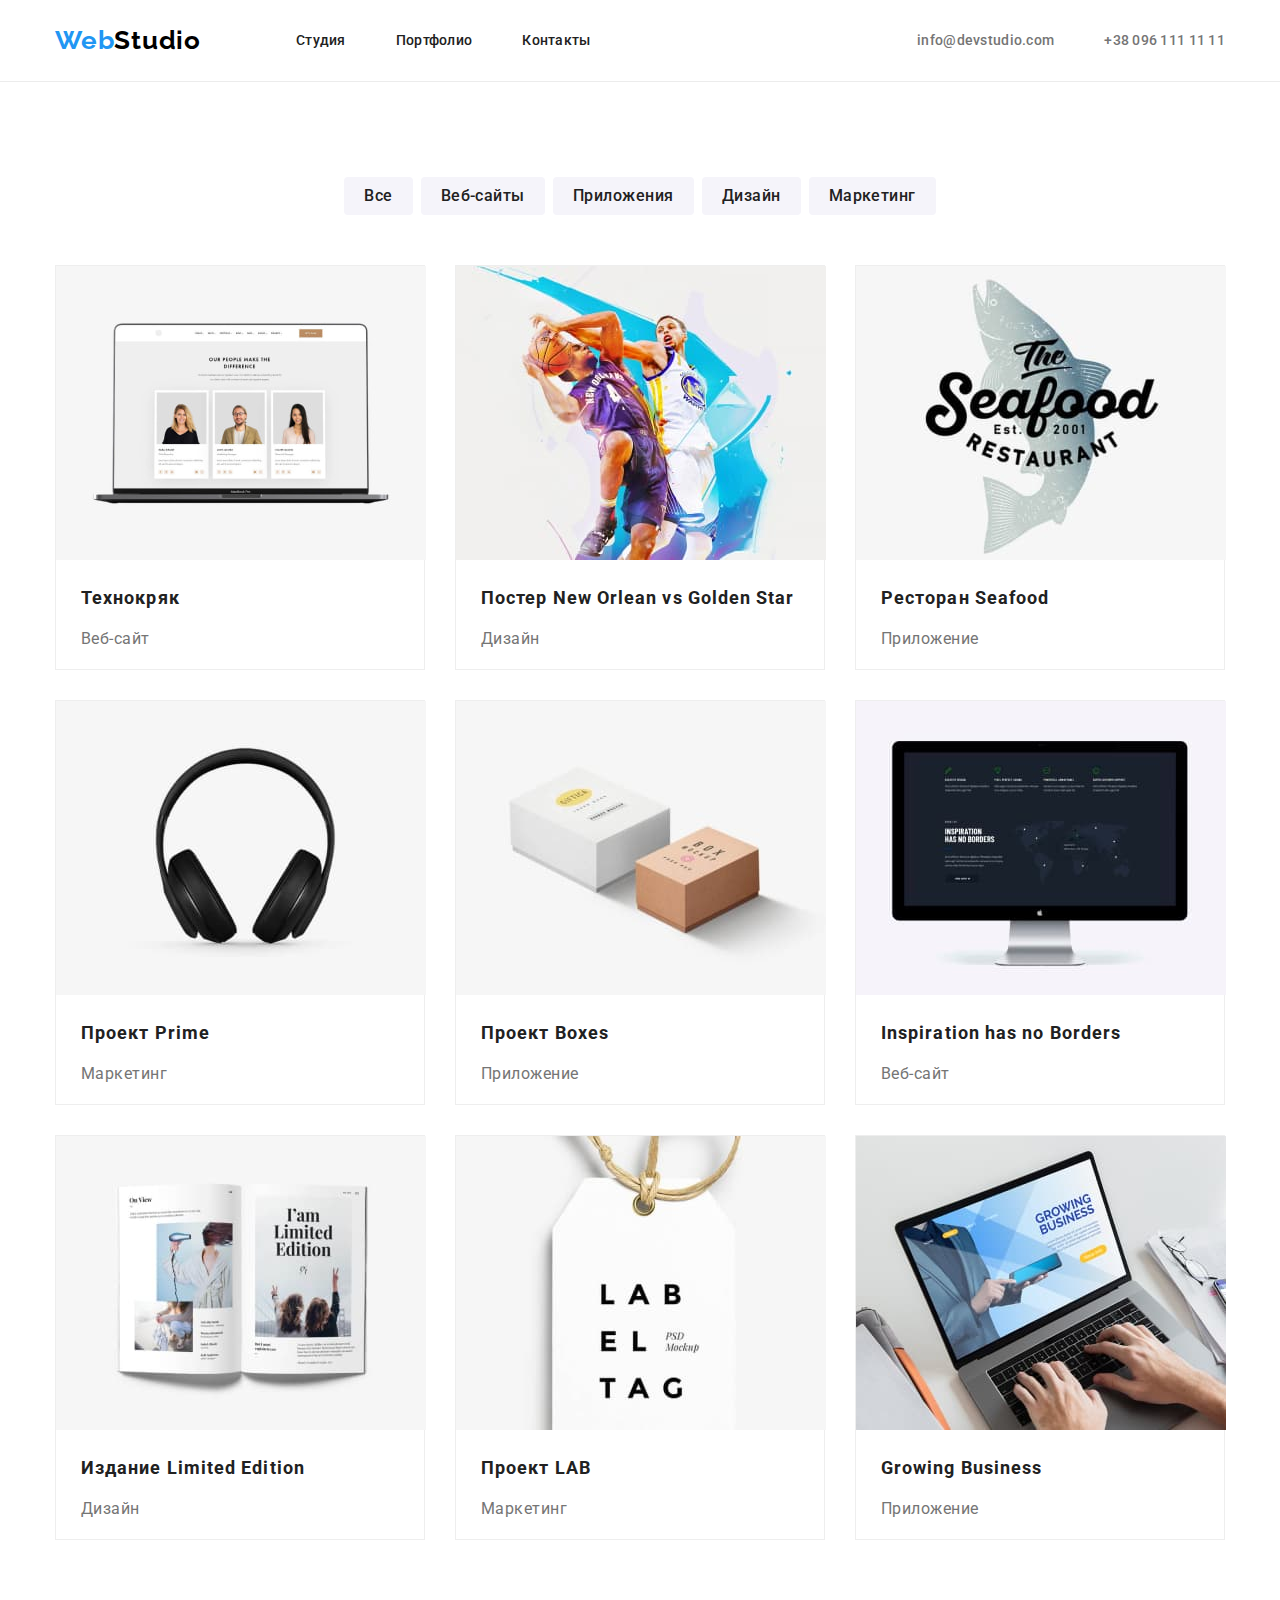
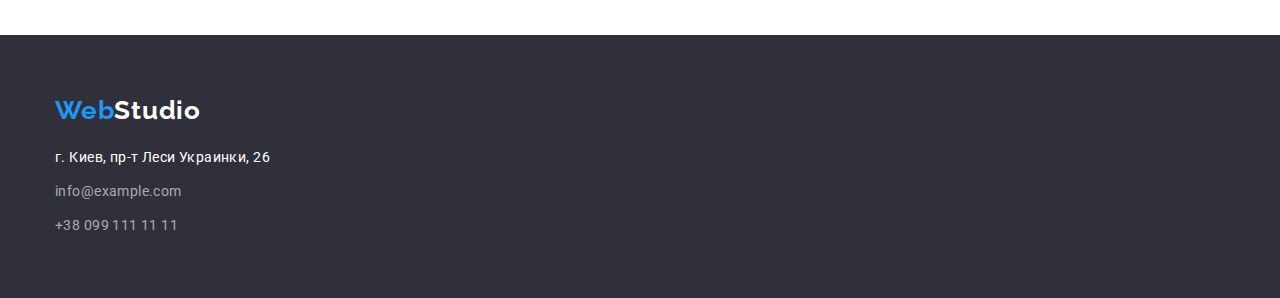
==== portfolio.html @ feb8ca5c "copy previous" ====
<!DOCTYPE html>
<html lang="ru">
  <head>
    <meta charset="UTF-8" />
    <meta http-equiv="X-UA-Compatible" content="IE=edge" />
    <meta name="viewport" content="width=device-width, initial-scale=1.0" />
    <title>Portfolio</title>
    <link
      href="https://fonts.googleapis.com/css2?family=Raleway:wght@700&family=Roboto:wght@400;500;700;900&display=swap"
      rel="stylesheet"
    />
    <link
      rel="stylesheet"
      href="https://cdn.jsdelivr.net/npm/modern-normalize@1.1.0/modern-normalize.min.css"
    />
    <link rel="stylesheet" href="./css/styles.css" />
  </head>
  <body>
    <header class="header">
      <div class="main-container">
        <div class="flex-container">
          <a href="./index.html" class="logo"
            ><span class="logo-accent">Web</span>Studio</a
          >
          <nav class="navigation">
            <ul class="navigation-list">
              <li class="navigation-item">
                <a href="./index.html" class="navigation-link">Студия</a>
              </li>
              <li class="navigation-item">
                <a href="./portfolio.html" class="navigation-link">Портфолио</a>
              </li>
              <li class="navigation-item">
                <a href="" class="navigation-link">Контакты</a>
              </li>
            </ul>
          </nav>
          <ul class="contacts-list">
            <li class="contacts-item">
              <a href="mailto:info@devstudio.com" class="contacts-link">
                info@devstudio.com</a
              >
            </li>
            <li class="contacts-item">
              <a href="tel:+380961111111" class="contacts-link"
                >+38 096 111 11 11</a
              >
            </li>
          </ul>
        </div>
      </div>
    </header>
    <!-- <header>
      <a href="./index.html" class="logo"
        ><span class="logo-accent">Web</span>Studio</a
      >

      <nav class="navigation">
        <ul class="list">
          <li><a href="./index.html" class="navigation-item">Студия</a></li>
          <li>
            <a href="./portfolio.html" class="navigation-item">Портфолио</a>
          </li>
          <li><a href="" class="navigation-item">Контакты</a></li>
        </ul>
      </nav>
      <a href="mailto:info@devstudio.com" class="contacts-link">
        info@devstudio.com</a
      >
      <a href="tel:+380961111111" class="contacts-link">+38 096 111 11 11</a>
    </header> -->
    <main>
      <!--portfolio-->
      <section class="portfolio">
        <div class="main-container">
          <h1 class="portfolio-title">Наше портфолио</h1>
          <!--portfolio filters-->
          <ul class="portfolio-filter-list flex-container">
            <li class="portfolio-filter-item">
              <button type="button" class="button-primary">Все</button>
            </li>
            <li class="portfolio-filter-item">
              <button type="button" class="button-primary">Веб-сайты</button>
            </li>
            <li class="portfolio-filter-item">
              <button type="button" class="button-primary">Приложения</button>
            </li>
            <li class="portfolio-filter-item">
              <button type="button" class="button-primary">Дизайн</button>
            </li>
            <li class="portfolio-filter-item">
              <button type="button" class="button-primary">Маркетинг</button>
            </li>
          </ul>
          <!--portfolio items-->
          <ul class="portfolio-list flex-container">
            <li class="portfolio-item">
              <!--Технокряк-->
              <a href="" class="portfolio-item-link">
                <img
                  class="portfolio-photo"
                  src="./images/prtfl_tehnokriak.jpg"
                  alt="Страница проекта Технокряк"
                />
              </a>
              <div class="portfolio-description">
                <a href="" class="portfolio-item-link">
                  <h2 class="portfolio-item-title">Технокряк</h2>
                </a>
                <p class="portfolio-category">Веб-сайт</p>
              </div>
            </li>
            <li class="portfolio-item">
              <!--New Orlean-->
              <a href="" class="portfolio-item-link">
                <img
                  class="portfolio-photo"
                  src="./images/prtfl_new_orlean.jpg"
                  alt="Дизайн постера New Orlean"
                />
              </a>
              <div class="portfolio-description">
                <a href="" class="portfolio-item-link">
                  <h2 class="portfolio-item-title">
                    Постер New Orlean vs Golden Star
                  </h2>
                </a>
                <p class="portfolio-category">Дизайн</p>
              </div>
            </li>
            <li class="portfolio-item">
              <!--SeaFood-->
              <a href="" class="portfolio-item-link">
                <img
                  class="portfolio-photo"
                  src="./images/prtfl_seafood.jpg"
                  alt="Логотип приложения SeaFood"
                />
              </a>
              <div class="portfolio-description">
                <a href="" class="portfolio-item-link">
                  <h2 class="portfolio-item-title">Ресторан Seafood</h2>
                </a>
                <p class="portfolio-category">Приложение</p>
              </div>
            </li>
            <li class="portfolio-item">
              <!--Prime-->
              <a href="" class="portfolio-item-link">
                <img
                  class="portfolio-photo"
                  src="./images/prtfl_prime.jpg"
                  alt="Аватар маркетингового проекта Prime "
                />
              </a>
              <div class="portfolio-description">
                <a href="" class="portfolio-item-link">
                  <h2 class="portfolio-item-title">Проект Prime</h2>
                </a>
                <p class="portfolio-category">Маркетинг</p>
              </div>
            </li>
            <li class="portfolio-item">
              <!--Boxes-->
              <a href="" class="portfolio-item-link">
                <img
                  class="portfolio-photo"
                  src="./images/prtfl_boxes.jpg"
                  alt="Аватар приложения Boxes "
                />
              </a>
              <div class="portfolio-description">
                <a href="" class="portfolio-item-link">
                  <h2 class="portfolio-item-title">Проект Boxes</h2>
                </a>
                <p class="portfolio-category">Приложение</p>
              </div>
            </li>
            <li class="portfolio-item">
              <!--Inspiration has no Borders-->
              <a href="" class="portfolio-item-link">
                <img
                  class="portfolio-photo"
                  src="./images/prtfl_inspiration_no_norders.jpg"
                  alt="Главная страница веб-сайта Inspiration has no Borders  "
                />
              </a>
              <div class="portfolio-description">
                <a href="" class="portfolio-item-link">
                  <h2 class="portfolio-item-title">
                    Inspiration has no Borders
                  </h2>
                </a>
                <p class="portfolio-category">Веб-сайт</p>
              </div>
            </li>
            <li class="portfolio-item">
              <!--Limited Edition-->
              <a href="" class="portfolio-item-link">
                <img
                  class="portfolio-photo"
                  src="./images/prtfl_limited_editions.jpg"
                  alt="Прмер разворота журнала Limited Edition"
                />
              </a>
              <div class="portfolio-description">
                <a href="" class="portfolio-item-link">
                  <h2 class="portfolio-item-title">Издание Limited Edition</h2>
                </a>
                <p class="portfolio-category">Дизайн</p>
              </div>
            </li>
            <li class="portfolio-item">
              <!--LAB-->
              <a href="" class="portfolio-item-link">
                <img
                  class="portfolio-photo"
                  src="./images/prtfl_lab.jpg"
                  alt="Аватар маркетинового проекта LAB"
                />
              </a>
              <div class="portfolio-description">
                <a href="" class="portfolio-item-link">
                  <h2 class="portfolio-item-title">Проект LAB</h2>
                </a>
                <p class="portfolio-category">Маркетинг</p>
              </div>
            </li>
            <li class="portfolio-item">
              <!--Growing Business-->
              <a href="" class="portfolio-item-link">
                <img
                  class="portfolio-photo"
                  src="./images/prtfl_growing_business.jpg"
                  alt="Визуализация приложения Growing Business"
                />
              </a>
              <div class="portfolio-description">
                <a href="" class="portfolio-item-link">
                  <h2 class="portfolio-item-title">Growing Business</h2>
                </a>
                <p class="portfolio-category">Приложение</p>
              </div>
            </li>
          </ul>
        </div>
      </section>
    </main>
    <!--footer-->
    <footer class="footer">
      <div class="main-container">
        <a href="./index.html" class="footer-logo"
          ><span class="logo-accent">Web</span>Studio</a
        >
        <address>
          <ul class="adress-list">
            <li class="adress-item">
              <a
                href="https://www.google.pl/maps/place/%D0%B1%D1%83%D0%BB.+%D0%9B%D0%B5%D1%81%D0%B8+%D0%A3%D0%BA%D1%80%D0%B0%D0%B8%D0%BD%D0%BA%D0%B8,+26,+%D0%9A%D0%B8%D0%B5%D0%B2,+%D0%A3%D0%BA%D1%80%D0%B0%D0%B8%D0%BD%D0%B0,+02000/@50.4265807,30.5361971,17z/data=!3m1!4b1!4m5!3m4!1s0x40d4cf0e033ecbe9:0x57a4dffefec77da0!8m2!3d50.4265807!4d30.5383858?hl=ru"
                target="_blank"
                class="adress-text location"
              >
                г. Киев, пр-т Леси Украинки, 26
              </a>
            </li>
            <li class="adress-item">
              <a href="mailto:info@example.com" class="adress-text">
                info@example.com</a
              >
            </li>
            <li class="adress-item">
              <a href="tel:+380991111111" class="adress-text">
                +38 099 111 11 11</a
              >
            </li>
          </ul>
        </address>
      </div>
    </footer>
  </body>
</html>
---- css/styles.css ----
/*@import '_normalise.css'
html{
    box-sizing: border-box;
}
*,
*::after, 
::before {
    box-sizing: inherit;
}
    */
/*document's colors
цвет заголовков #212121
цвет текста #757575
акцент #2196F3
footer background #2F303A

document's fonts
Raleway, normal, 700;
Roboto, normal, 400, 500, 700, 900;
*/
:root {
  --primary-background-color: #fff;
  --secondary-background-color: #f5f4fa;
  --primary-text-color: #757575;
  --secondary-text-color: #212121;
  --accent-color: #2196f3;
  --accent-background-color: #2f303a;
  --primary-white: #fff;
  --primary-button-color: #f5f4fa;
  --button-hover-color: #188ce8;
  --footer-text-color: rgba(255, 255, 255, 0.6);
}
body {
  font-family: Roboto, sans-serif;
  color: var(--primary-text-color);
  background-color: #fff;
}
h1,
h2,
h3,
h4,
h5,
h6 {
  margin: 0;
  color: var(--secondary-text-color);
}
p {
  margin: 0;
}
h2 {
  font-size: 36px;
  line-height: 1.17;
  letter-spacing: 0.03em;
  text-align: center;
}
ul {
  padding: 0;
  margin: 0;
  list-style: none;
}
address {
  font-style: normal;
}
.header {
  padding-top: 25px;
  padding-bottom: 25px;

  border-bottom: 1px solid #ececec;
  /*outline: 1px solid red;*/
}
.main-container {
  width: 1200px;
  padding-left: 15px;
  padding-right: 15px;
  margin-left: auto;
  margin-right: auto;
  /* align-items: center; - не працює, бо не flex*/

  /* outline: 1px solid red;*/
}
.flex-container {
  display: flex;
  align-items: center;
}
.section-title {
  margin-bottom: 50px;
}
.button-base {
  display: block;
  align-items: center;
  justify-content: center;
  border-style: none;
}

/*index.html*/
/*логотип*/
.logo {
  display: inline-block;

  color: #000;
  font-family: Raleway;
  font-weight: 700;
  font-size: 26px;
  line-height: 1.2;
  letter-spacing: 0.03em;
  text-decoration: none;

  margin-right: 95px;
}
.logo-accent {
  color: var(--accent-color);
}
/*навигация*/
.navigation {
  color: var(--secondary-text-color);
  font-weight: 500;
  font-size: 14px;
  line-height: 1.14;
  letter-spacing: 0.02em;

  /*outline: 1px solid red;*/
}
.navigation-list {
  display: flex;
  align-items: center;

  margin: 0;
  padding: 0;
}
/*Спосіб №1 Як позбутись крайньої геометрії*/
.navigation-item:not(:last-child) {
  margin-right: 50px;
}

/*Спосіб №2 Як позбутись крайньої геометрії*/
/*.navigation-item {        
  margin-right: 50px;
}
.navigation-item:last-child {
  margin-right: 0%;
}*/

/*Спосіб №3 Як позбутись крайньої геометрії - застосується до всіх, крім першого
.navigation-item + .navigation-item {
  margin-left: 50px;
}*/
.navigation-link {
  display: block;
  /*padding-top: 32px;
  padding-bottom: 32px;*/

  color: var(--secondary-text-color);
  text-decoration: none;
}
.navigation-link:hover,
.navigation-link:focus {
  color: var(--accent-color);
}
/*контакты*/
.contacts-list {
  display: flex;
  align-items: center;
  margin-left: auto;
}
.contacts-item:not(:last-child) {
  margin-right: 50px;
}
.contacts-link {
  display: inline-block;
  /* padding-top: 32px;
  padding-bottom: 32px;*/

  color: var(--primary-text-color);
  font-weight: 500;
  font-size: 14px;
  line-height: 1.14;
  letter-spacing: 0.02em;
  text-decoration: none;
}
.contacts-link:hover,
.contacts-link:focus {
  color: var(--accent-color);
}

/*hero*/
.hero {
  padding-top: 200px;
  padding-bottom: 200px;

  background-color: var(--accent-background-color);

  /*outline: 1px solid red;*/
}
.hero-title {
  color: var(--primary-white);
  font-weight: 900;
  font-size: 44px;
  line-height: 1.36;
  text-align: center;
  letter-spacing: 0.06em;
  text-transform: uppercase;

  margin-bottom: 30px;
}
.button-primary {
  padding: 6px 20px;
  border-radius: 4px;

  background-color: var(--primary-button-color);
  color: var(--secondary-text-color);
  font-family: inherit;
  font-weight: 500;
  font-size: 16px;
  line-height: 1.63;
  text-align: center;
  letter-spacing: 0.03em;
  border-style: none;
}
.button-primary:hover,
.button-primary:focus {
  background-color: var(--button-hover-color);
  color: var(--primary-white);
}
.button-primary:active {
  background-color: var(--accent-color);
  color: var(--primary-white);
}
.button-order {
  width: 200px;
  height: 50px;
  border-radius: 4px;
  margin: 0 auto;

  background-color: var(--accent-color);
  color: var(--primary-white);
  font-family: inherit;
  font-weight: 700;
  font-size: 16px;
  line-height: 1.87;
  text-align: center;
  letter-spacing: 0.06em;
}
.button-order:hover,
.button-order:focus {
  background-color: var(--button-hover-color);
}

/*our goals*/
.goals {
  padding-top: 95px;
  padding-bottom: 95px;

  font-size: 14px;
  line-height: 1.71;
  letter-spacing: 0.03em;
  text-align: left;
}
.goals-main-title {
  width: 0;
  font-size: 0;
  visibility: hidden;
}
.goals-content {
  max-width: 270px;
}
.goals-title {
  font-size: 14px;
  font-weight: 700;
  line-height: 1.14;
  letter-spacing: 0.03em;
  text-transform: uppercase;
  margin-bottom: 10px;
}
.goals-item:not(:last-child) {
  margin-right: 30px;
}
/*about*/
.about {
  padding-bottom: 95px;
}
.about-item:not(:last-child) {
  margin-right: 30px;
}
.about-content {
  width: 370px;
}
/*team*/
.team {
  background-color: var(--secondary-background-color);
  padding-top: 95px;
  padding-bottom: 95px;
}
.team-item:not(:last-child) {
  margin-right: 30px;
}
.member-card {
  width: 270px;
  min-height: 368px;
  border-bottom-left-radius: 4px;
  border-bottom-right-radius: 4px;

  text-align: center;

  background-color: var(--primary-white);
}
.member-photo {
  display: block;
  width: 270px;
  max-height: 260px;
  margin: 0;
}
.member-info {
  padding-top: 30px;
  padding-bottom: 30px;
}
.member-title {
  font-weight: 500;
  font-size: 16px;
  line-height: 1.19;
  letter-spacing: 0.03em;
  text-transform: initial;
  margin-bottom: 10px;
}
.member-position {
  font-size: 16px;
  line-height: 1.19;
  letter-spacing: 0.03em;
}
/*footer*/
.footer {
  padding-top: 60px;
  padding-bottom: 60px;

  background-color: var(--accent-background-color);
}
.footer-logo {
  display: block;
  color: var(--primary-white);
  font-family: Raleway;
  font-weight: 700;
  font-size: 26px;
  line-height: 1.2;
  letter-spacing: 0.03em;
  text-decoration: none;

  margin-bottom: 20px;
}
.adress-text {
  color: var(--footer-text-color);
  font-size: 14px;
  line-height: 1.7;
  letter-spacing: 0.03em;
  text-decoration: none;
}
.location {
  color: var(--primary-white);
}
.adress-text:hover,
.adress-text:focus {
  color: var(--accent-color);
}
.adress-item:not(:last-child) {
  margin-bottom: 10px;
}
/*portfolio.html*/
.portfolio {
  padding-top: 95px;
  padding-bottom: 95px;

  /* outline: 1px solid red;*/
}
.portfolio-title {
  display: none;

  /* outline: 1px solid red;*/
}
/*portfolio filter*/
.portfolio-filter {
  margin-bottom: 50px;

  padding-left: auto;
  padding-right: auto;
}
.portfolio-filter-list {
  margin-bottom: 50px;
  margin-left: auto;
  margin-right: auto;
}
.portfolio-filter-list.flex-container {
  justify-content: center;
}
.portfolio-filter-item:not(:last-child) {
  margin-right: 8px;
}
/*portfolio items*/
.portfolio-list.flex-container {
  flex-wrap: wrap;
}
.portfolio-list {
  margin-left: -30px;
  margin-top: -30px;
}
.portfolio-item {
  box-sizing: border-box;
  width: 370px;
  max-height: 405px;
  border: 1px solid #eeeeee;

  margin-left: 30px;
  margin-top: 30px;

  text-align: left;

  background-color: var(--primary-white);

  flex-basis: calc((100% - 90px) / 3);

  /*outline: 1px solid red;*/
}
.portfolio-photo {
  display: block;
  width: 370px;
  max-height: 295px;
  margin: 0;
}
.portfolio-description {
  /* width: 320px;*/
  padding-top: 20px;
  padding-bottom: 20px;
  padding-left: 25px;
  padding-right: 25px;
}
.portfolio-item-title {
  display: block;
  color: var(--secondary-text-color);
  font-weight: 700;
  font-size: 18px;
  line-height: 2;
  letter-spacing: 0.06em;
  text-align: left;

  margin-bottom: 8px;
}
.portfolio-category {
  font-size: 16px;
  line-height: 1.88;
  letter-spacing: 0.03em;
  text-align: left;
}
.portfolio-item-link {
  display: block;
  text-decoration: none;
}
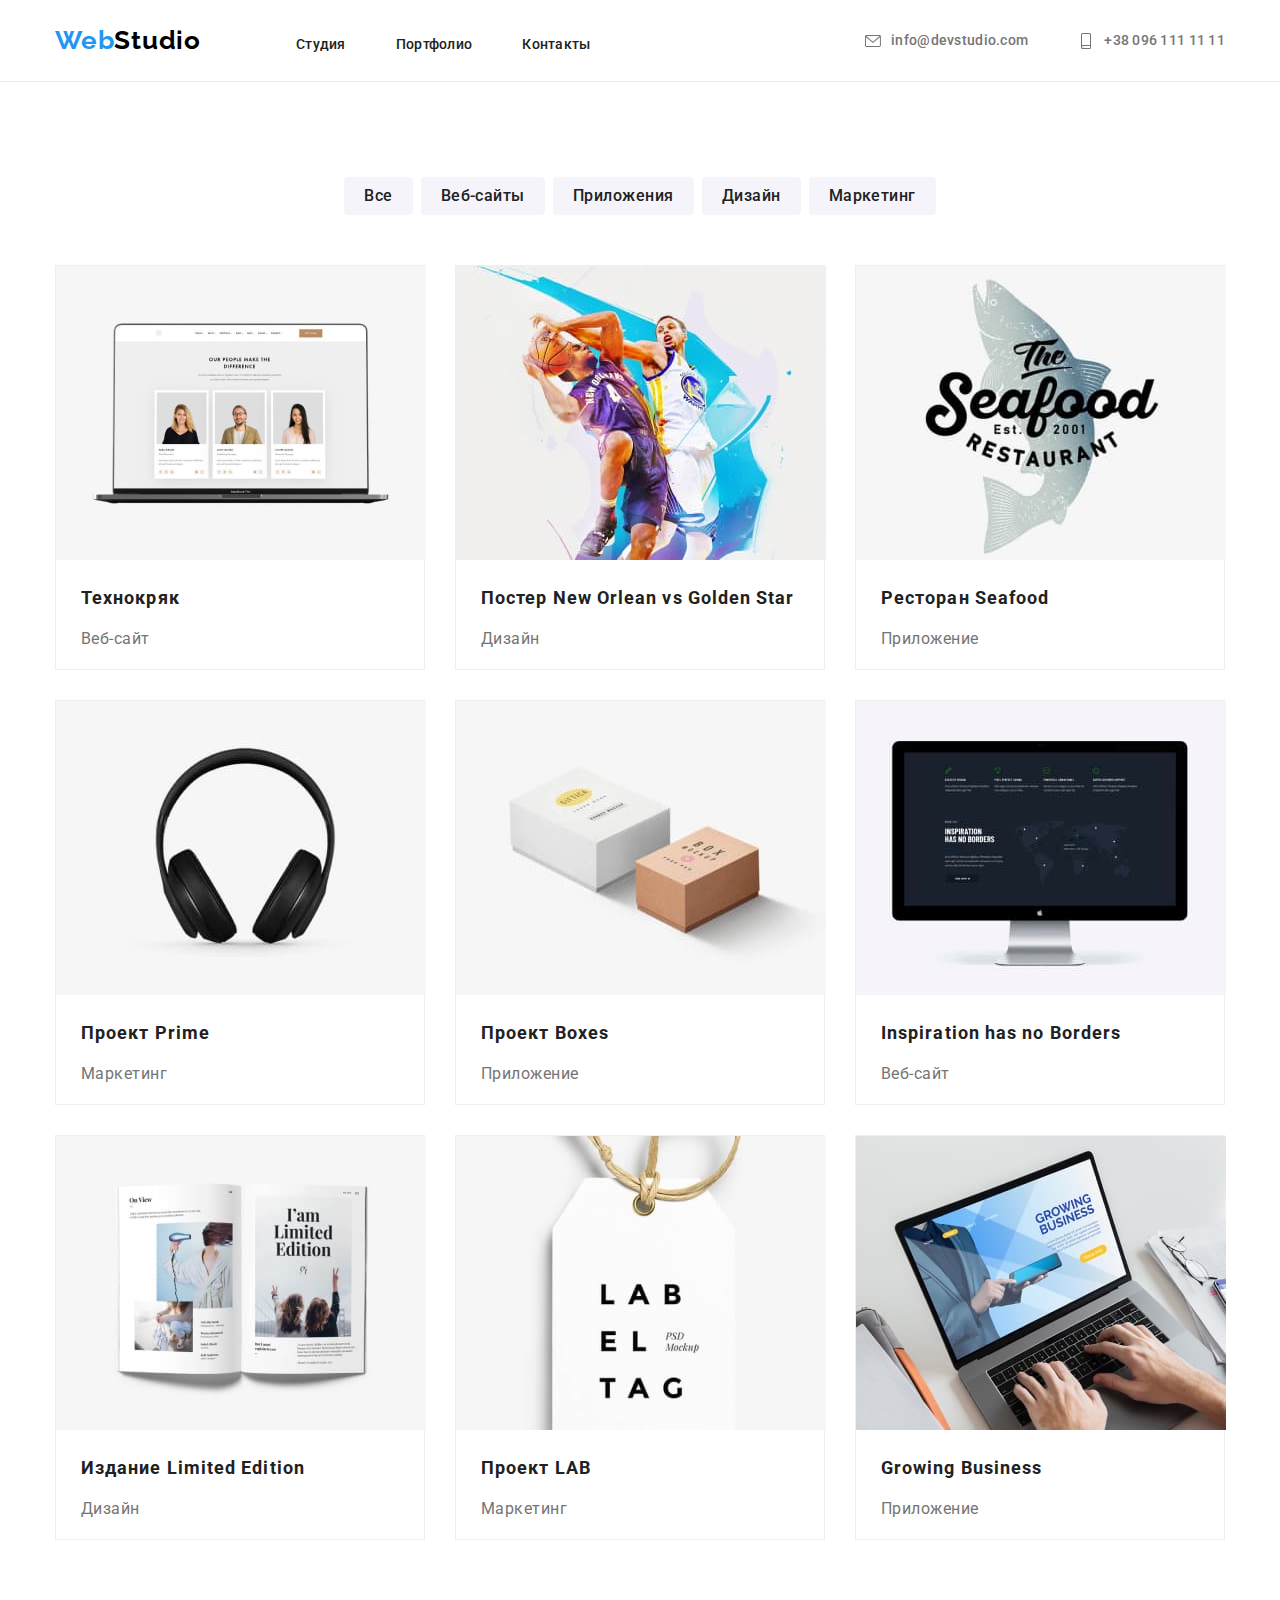
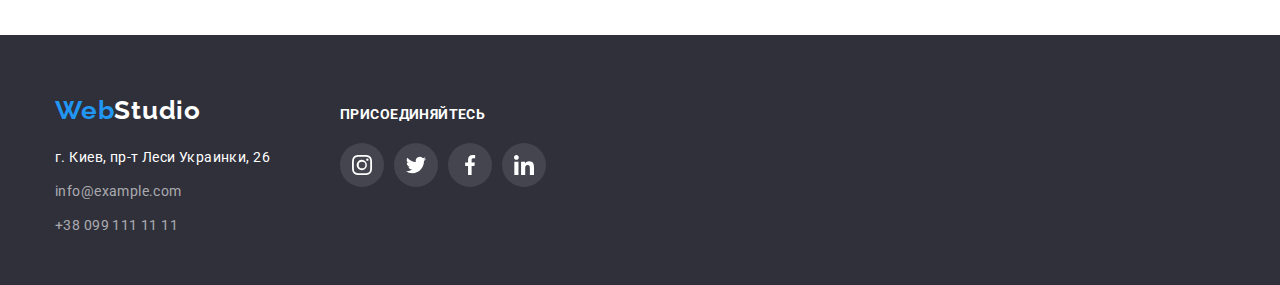
==== commit 35c83542: "final_v1.0" ====
--- a/portfolio.html
+++ b/portfolio.html
@@ -18,6 +18,54 @@
   <body>
     <header class="header">
       <div class="main-container">
+        <div class="header-content flex-container">
+          <a href="./index.html" class="logo"
+            ><span class="logo-accent">Web</span>Studio</a
+          >
+          <nav class="navigation">
+            <ul class="navigation-list">
+              <li class="navigation-item">
+                <a href="./index.html" class="navigation-link">Студия</a>
+              </li>
+              <li class="navigation-item">
+                <a href="./portfolio.html" class="navigation-link">Портфолио</a>
+              </li>
+              <li class="navigation-item">
+                <a href="" class="navigation-link">Контакты</a>
+              </li>
+            </ul>
+          </nav>
+          <ul class="contacts-list">
+            <li class="contacts-item">
+              <a href="mailto:info@devstudio.com" class="contacts-link">
+                <svg class="contacts-icon">
+                  <use
+                    href="./images/icons/symbol-defs.svg#icon-envelope"
+                  ></use>
+                </svg>
+              </a>
+              <a href="mailto:info@devstudio.com" class="contacts-link">
+                info@devstudio.com</a
+              >
+            </li>
+            <li class="contacts-item">
+              <a href="tel:+380961111111" class="contacts-link">
+                <svg class="contacts-icon">
+                  <use
+                    href="./images/icons/symbol-defs.svg#icon-smartphone"
+                  ></use>
+                </svg>
+              </a>
+              <a href="tel:+380961111111" class="contacts-link">
+                +38 096 111 11 11</a
+              >
+            </li>
+          </ul>
+        </div>
+      </div>
+    </header>
+    <!--<header class="header">
+      <div class="main-container">
         <div class="flex-container">
           <a href="./index.html" class="logo"
             ><span class="logo-accent">Web</span>Studio</a
@@ -49,26 +97,7 @@
           </ul>
         </div>
       </div>
-    </header>
-    <!-- <header>
-      <a href="./index.html" class="logo"
-        ><span class="logo-accent">Web</span>Studio</a
-      >
-
-      <nav class="navigation">
-        <ul class="list">
-          <li><a href="./index.html" class="navigation-item">Студия</a></li>
-          <li>
-            <a href="./portfolio.html" class="navigation-item">Портфолио</a>
-          </li>
-          <li><a href="" class="navigation-item">Контакты</a></li>
-        </ul>
-      </nav>
-      <a href="mailto:info@devstudio.com" class="contacts-link">
-        info@devstudio.com</a
-      >
-      <a href="tel:+380961111111" class="contacts-link">+38 096 111 11 11</a>
-    </header> -->
+    </header>-->
     <main>
       <!--portfolio-->
       <section class="portfolio">
@@ -77,19 +106,27 @@
           <!--portfolio filters-->
           <ul class="portfolio-filter-list flex-container">
             <li class="portfolio-filter-item">
-              <button type="button" class="button-primary">Все</button>
-            </li>
-            <li class="portfolio-filter-item">
-              <button type="button" class="button-primary">Веб-сайты</button>
-            </li>
-            <li class="portfolio-filter-item">
-              <button type="button" class="button-primary">Приложения</button>
-            </li>
-            <li class="portfolio-filter-item">
-              <button type="button" class="button-primary">Дизайн</button>
-            </li>
-            <li class="portfolio-filter-item">
-              <button type="button" class="button-primary">Маркетинг</button>
+              <button type="button" class="button-primary filter">Все</button>
+            </li>
+            <li class="portfolio-filter-item">
+              <button type="button" class="button-primary filter">
+                Веб-сайты
+              </button>
+            </li>
+            <li class="portfolio-filter-item">
+              <button type="button" class="button-primary filter">
+                Приложения
+              </button>
+            </li>
+            <li class="portfolio-filter-item">
+              <button type="button" class="button-primary filter">
+                Дизайн
+              </button>
+            </li>
+            <li class="portfolio-filter-item">
+              <button type="button" class="button-primary filter">
+                Маркетинг
+              </button>
             </li>
           </ul>
           <!--portfolio items-->
@@ -249,32 +286,74 @@
     <!--footer-->
     <footer class="footer">
       <div class="main-container">
-        <a href="./index.html" class="footer-logo"
-          ><span class="logo-accent">Web</span>Studio</a
-        >
-        <address>
-          <ul class="adress-list">
-            <li class="adress-item">
-              <a
-                href="https://www.google.pl/maps/place/%D0%B1%D1%83%D0%BB.+%D0%9B%D0%B5%D1%81%D0%B8+%D0%A3%D0%BA%D1%80%D0%B0%D0%B8%D0%BD%D0%BA%D0%B8,+26,+%D0%9A%D0%B8%D0%B5%D0%B2,+%D0%A3%D0%BA%D1%80%D0%B0%D0%B8%D0%BD%D0%B0,+02000/@50.4265807,30.5361971,17z/data=!3m1!4b1!4m5!3m4!1s0x40d4cf0e033ecbe9:0x57a4dffefec77da0!8m2!3d50.4265807!4d30.5383858?hl=ru"
-                target="_blank"
-                class="adress-text location"
-              >
-                г. Киев, пр-т Леси Украинки, 26
-              </a>
-            </li>
-            <li class="adress-item">
-              <a href="mailto:info@example.com" class="adress-text">
-                info@example.com</a
-              >
-            </li>
-            <li class="adress-item">
-              <a href="tel:+380991111111" class="adress-text">
-                +38 099 111 11 11</a
-              >
-            </li>
-          </ul>
-        </address>
+        <div class="footer-content flex-container">
+          <div class="footer-adress">
+            <a href="./index.html" class="footer-logo"
+              ><span class="logo-accent">Web</span>Studio</a
+            >
+            <address>
+              <ul class="adress-list">
+                <li class="adress-item">
+                  <a
+                    href="https://www.google.pl/maps/place/%D0%B1%D1%83%D0%BB.+%D0%9B%D0%B5%D1%81%D0%B8+%D0%A3%D0%BA%D1%80%D0%B0%D0%B8%D0%BD%D0%BA%D0%B8,+26,+%D0%9A%D0%B8%D0%B5%D0%B2,+%D0%A3%D0%BA%D1%80%D0%B0%D0%B8%D0%BD%D0%B0,+02000/@50.4265807,30.5361971,17z/data=!3m1!4b1!4m5!3m4!1s0x40d4cf0e033ecbe9:0x57a4dffefec77da0!8m2!3d50.4265807!4d30.5383858?hl=ru"
+                    target="_blank"
+                    class="adress-text location"
+                  >
+                    г. Киев, пр-т Леси Украинки, 26
+                  </a>
+                </li>
+                <li class="adress-item">
+                  <a href="mailto:info@example.com" class="adress-text">
+                    info@example.com</a
+                  >
+                </li>
+                <li class="adress-item">
+                  <a href="tel:+380991111111" class="adress-text">
+                    +38 099 111 11 11</a
+                  >
+                </li>
+              </ul>
+            </address>
+          </div>
+          <!--end footer-adress-->
+          <div class="footer-social">
+            <p class="footer-social-text">присоединяйтесь</p>
+            <ul class="footer-social-list flex-container">
+              <li class="footer-social-item">
+                <a href="" class="footer-social-link">
+                  <svg class="social-icon">
+                    <use href="./images/icons/symbol-defs.svg#icon-insta"></use>
+                  </svg>
+                </a>
+              </li>
+              <li class="footer-social-item">
+                <a href="" class="footer-social-link">
+                  <svg class="social-icon">
+                    <use
+                      href="./images/icons/symbol-defs.svg#icon-twitter"
+                    ></use>
+                  </svg>
+                </a>
+              </li>
+              <li class="footer-social-item">
+                <a href="" class="footer-social-link">
+                  <svg class="social-icon">
+                    <use href="./images/icons/symbol-defs.svg#icon-fb"></use>
+                  </svg>
+                </a>
+              </li>
+              <li class="footer-social-item">
+                <a href="" class="footer-social-link">
+                  <svg class="social-icon">
+                    <use
+                      href="./images/icons/symbol-defs.svg#icon-linked"
+                    ></use>
+                  </svg>
+                </a>
+              </li>
+            </ul>
+          </div>
+        </div>
       </div>
     </footer>
   </body>
--- a/css/styles.css
+++ b/css/styles.css
@@ -29,6 +29,11 @@
   --primary-button-color: #f5f4fa;
   --button-hover-color: #188ce8;
   --footer-text-color: rgba(255, 255, 255, 0.6);
+  --icon-contacts-color: #757575;
+  --icon-primary-text-color: #afb1b8;
+  --icon-footer-bg-color: rgba(255, 255, 255, 0.1);
+  --icon-goals-bg-color: #f5f4fa;
+  --clients-border-color: #afb1b8;
 }
 body {
   font-family: Roboto, sans-serif;
@@ -91,6 +96,24 @@
   justify-content: center;
   border-style: none;
 }
+/*icons*/
+.contacts-icon {
+  width: 16px;
+  height: 16px;
+
+  fill: currentColor;
+
+  margin-right: 10px;
+}
+.social-icon {
+  width: 44px;
+  height: 44px;
+  fill: currentColor;
+}
+/*.social-icon :hover {
+  fill: var(--accent-color);
+  fill: var(--accent-color);
+}*/
 
 /*index.html*/
 /*логотип*/
@@ -111,6 +134,9 @@
   color: var(--accent-color);
 }
 /*навигация*/
+.header-content {
+  align-items: baseline;
+}
 .navigation {
   color: var(--secondary-text-color);
   font-weight: 500;
@@ -162,20 +188,25 @@
   align-items: center;
   margin-left: auto;
 }
+.contacts-item {
+  display: flex;
+}
 .contacts-item:not(:last-child) {
   margin-right: 50px;
 }
 .contacts-link {
-  display: inline-block;
+  display: block;
   /* padding-top: 32px;
   padding-bottom: 32px;*/
 
-  color: var(--primary-text-color);
+  color: var(--icon-contacts-color);
   font-weight: 500;
   font-size: 14px;
   line-height: 1.14;
   letter-spacing: 0.02em;
   text-decoration: none;
+
+  align-items: center;
 }
 .contacts-link:hover,
 .contacts-link:focus {
@@ -188,6 +219,14 @@
   padding-bottom: 200px;
 
   background-color: var(--accent-background-color);
+  background-image: linear-gradient(
+      to top,
+      rgba(47, 48, 58, 0.4),
+      rgba(47, 48, 58, 0.4)
+    ),
+    url(../images/hero-bg.jpg);
+  background-repeat: no-repeat;
+  background-size: cover;
 
   /*outline: 1px solid red;*/
 }
@@ -263,6 +302,24 @@
 .goals-content {
   max-width: 270px;
 }
+.goals-picture {
+  width: 100%;
+
+  background-color: var(--icon-goals-bg-color);
+
+  border-radius: 4px;
+
+  padding-top: 25px;
+  padding-bottom: 25px;
+  margin-bottom: 30px;
+}
+.goals-icon {
+  display: block;
+
+  width: 70px;
+
+  margin: 0 auto;
+}
 .goals-title {
   font-size: 14px;
   font-weight: 700;
@@ -302,6 +359,9 @@
   text-align: center;
 
   background-color: var(--primary-white);
+
+  box-shadow: 0px 2px 1px rgba(0, 0, 0, 0.2), 0px 1px 1px rgba(0, 0, 0, 0.14),
+    0px 1px 3px rgba(0, 0, 0, 0.12);
 }
 .member-photo {
   display: block;
@@ -325,13 +385,87 @@
   font-size: 16px;
   line-height: 1.19;
   letter-spacing: 0.03em;
-}
+  margin-bottom: 15px;
+}
+.member-social-list {
+  justify-content: center;
+  /*outline: 1px solid red;*/
+}
+.member-social-link {
+  width: 44px;
+  height: 44px;
+  display: block;
+  border-radius: 50%;
+  background-color: var(--primary-white);
+  color: var(--icon-primary-text-color);
+
+  /*outline: 1px solid red;*/
+}
+.member-social-link:hover,
+.member-social-link:focus {
+  background-color: var(--accent-color);
+  color: var(--primary-white);
+}
+.member-social-item {
+  max-height: 44px;
+  /*outline: 1px solid red;*/
+}
+.member-social-item:not(:last-child) {
+  margin-right: 10px;
+}
+.clients {
+  padding-top: 94px;
+  padding-bottom: 94px;
+}
+.client-list {
+  justify-content: space-between;
+}
+.client-list-item {
+  width: 170px;
+  /*outline: 1px solid red;*/
+  text-align: center;
+}
+.client-item-link {
+  display: block;
+  color: var(--clients-border-color);
+}
+.client-item-link:hover,
+.client-item-link:focus {
+  color: var(--accent-color);
+}
+.client-item-content {
+  /*div*/
+  outline: 1px solid currentColor;
+  border: 1px;
+  border-radius: 4px;
+  padding-top: 16px;
+  padding-bottom: 16px;
+}
+.client-icon {
+  width: 106px;
+  height: 60px;
+  fill: currentColor;
+}
+
 /*footer*/
 .footer {
   padding-top: 60px;
   padding-bottom: 60px;
+  max-height: 250px;
 
   background-color: var(--accent-background-color);
+}
+.footer-content {
+  /*flex-direction: column;
+  flex-wrap: wrap;*/
+  align-items: baseline;
+  justify-content: left;
+}
+.footer-adress {
+  margin-right: 70px;
+  justify-content: left;
+
+  /*outline: 1px solid red;*/
 }
 .footer-logo {
   display: block;
@@ -344,6 +478,7 @@
   text-decoration: none;
 
   margin-bottom: 20px;
+  /*outline: 1px solid red;*/
 }
 .adress-text {
   color: var(--footer-text-color);
@@ -351,6 +486,7 @@
   line-height: 1.7;
   letter-spacing: 0.03em;
   text-decoration: none;
+  /*outline: 1px solid red;*/
 }
 .location {
   color: var(--primary-white);
@@ -361,6 +497,49 @@
 }
 .adress-item:not(:last-child) {
   margin-bottom: 10px;
+}
+.footer-social {
+  justify-content: left;
+
+  /*outline: 1px solid red;*/
+}
+.footer-social-text {
+  display: block;
+
+  font-size: 14px;
+  font-weight: 700;
+  line-height: 1.14;
+  letter-spacing: 0.03em;
+  text-transform: uppercase;
+  color: var(--primary-white);
+
+  margin-bottom: 20px;
+  /* outline: 1px solid red;*/
+}
+.footer-social-list {
+  justify-content: center;
+  /* outline: 1px solid red;*/
+}
+.footer-social-link {
+  width: 44px;
+  height: 44px;
+  display: block;
+  border-radius: 50%;
+  background-color: var(--icon-footer-bg-color);
+  color: var(--primary-white);
+
+  /*outline: 1px solid red;*/
+}
+.footer-social-link:hover,
+.footer-social-link:focus {
+  background-color: var(--accent-color);
+}
+.footer-social-item {
+  max-height: 44px;
+  /* outline: 1px solid red;*/
+}
+.footer-social-item:not(:last-child) {
+  margin-right: 10px;
 }
 /*portfolio.html*/
 .portfolio {
@@ -391,6 +570,11 @@
 }
 .portfolio-filter-item:not(:last-child) {
   margin-right: 8px;
+}
+.filter:hover,
+.filter:focus {
+  box-shadow: 0px 2px 2px rgba(0, 0, 0, 0.12), 0px 1px 2px rgba(0, 0, 0, 0.08),
+    0px 3px 1px rgba(0, 0, 0, 0.1);
 }
 /*portfolio items*/
 .portfolio-list.flex-container {
@@ -416,6 +600,11 @@
   flex-basis: calc((100% - 90px) / 3);
 
   /*outline: 1px solid red;*/
+}
+.portfolio-item:hover,
+.portfolio-item:focus {
+  box-shadow: 1px 4px 6px rgba(0, 0, 0, 0.16), 0px 4px 4px rgba(0, 0, 0, 0.06),
+    0px 1px 1px rgba(0, 0, 0, 0.12);
 }
 .portfolio-photo {
   display: block;
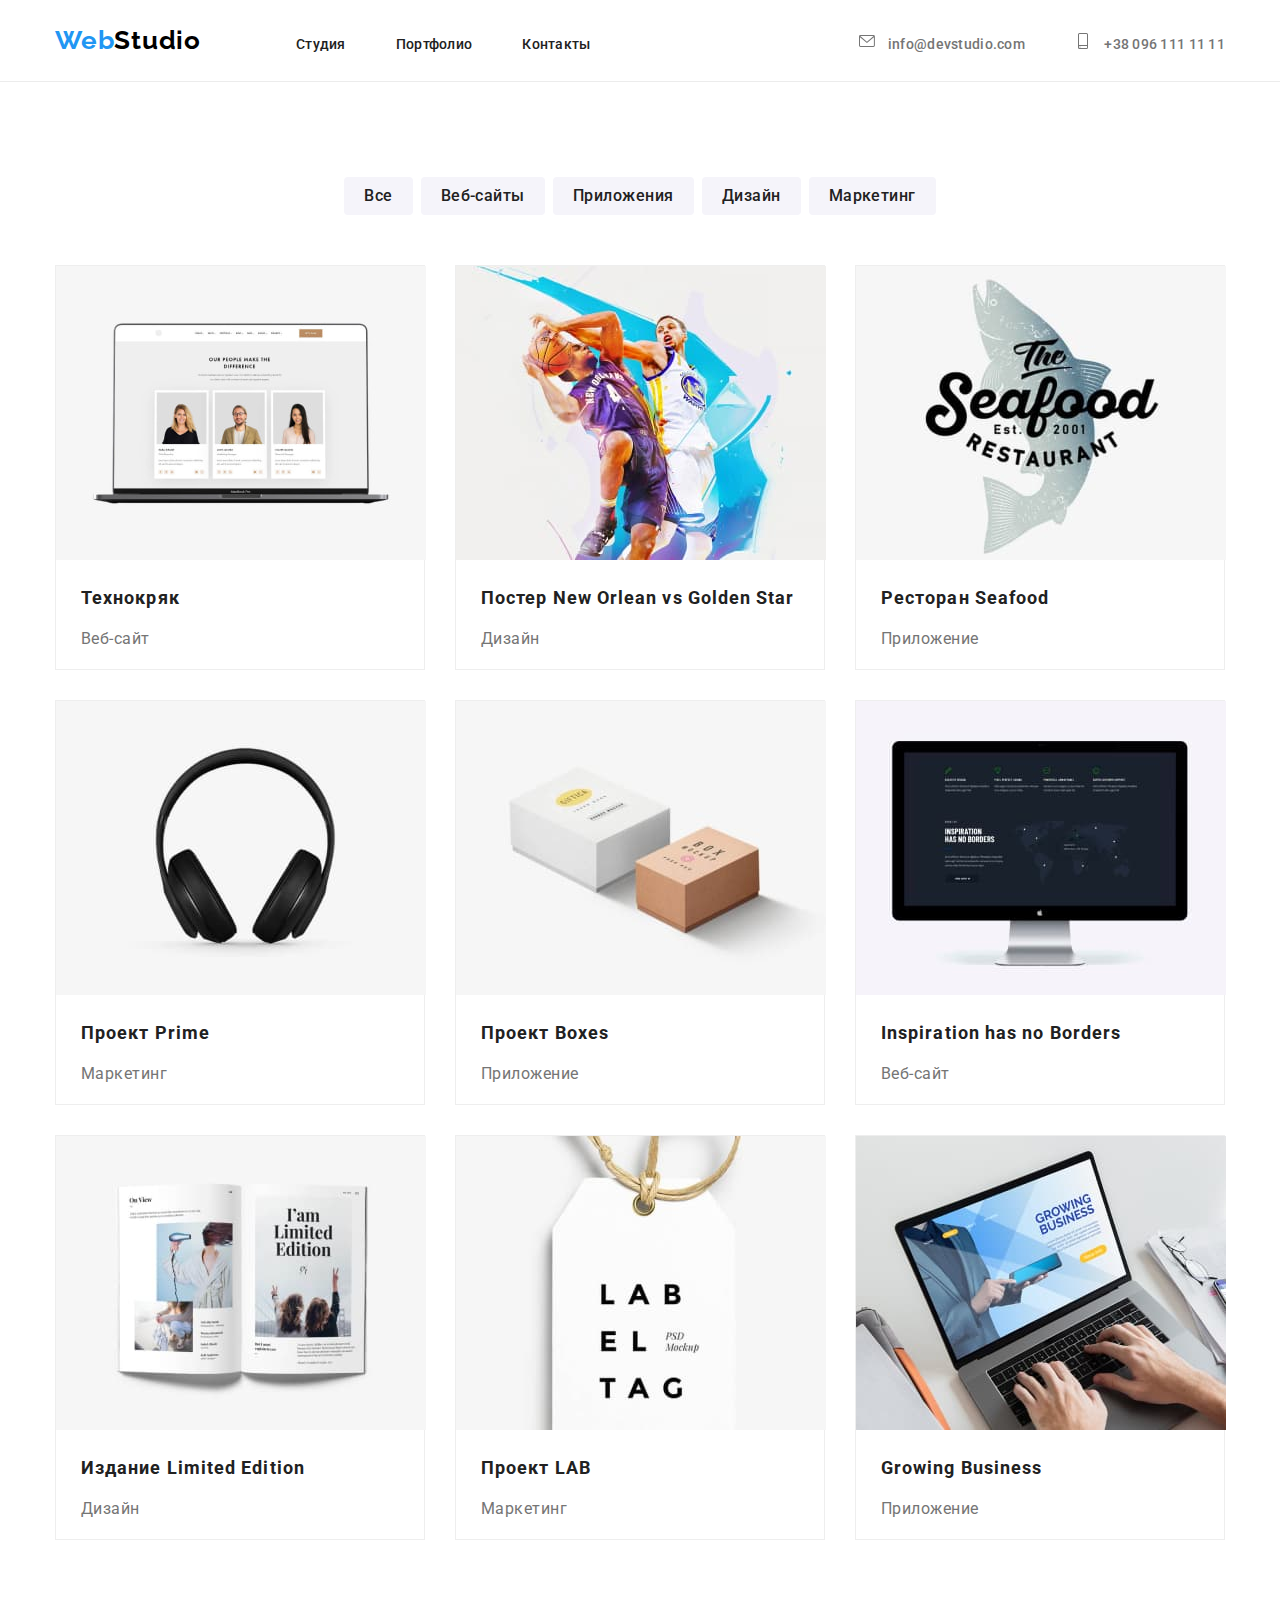
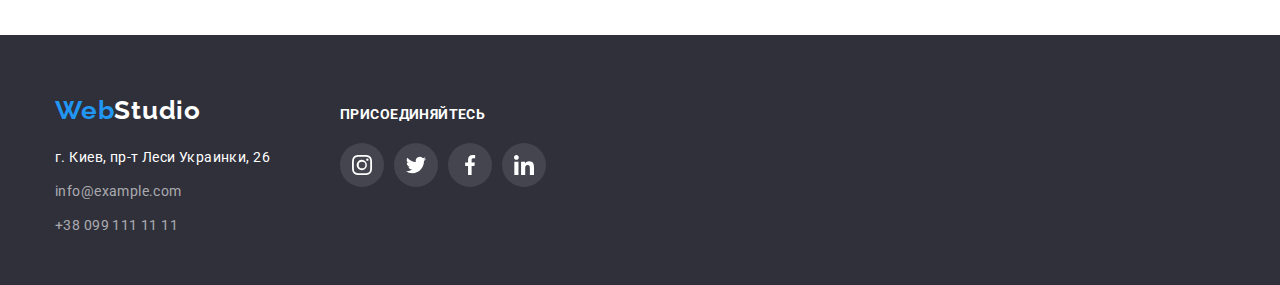
==== commit 27e2780b: "final_V2.0" ====
--- a/portfolio.html
+++ b/portfolio.html
@@ -43,8 +43,6 @@
                     href="./images/icons/symbol-defs.svg#icon-envelope"
                   ></use>
                 </svg>
-              </a>
-              <a href="mailto:info@devstudio.com" class="contacts-link">
                 info@devstudio.com</a
               >
             </li>
@@ -55,8 +53,6 @@
                     href="./images/icons/symbol-defs.svg#icon-smartphone"
                   ></use>
                 </svg>
-              </a>
-              <a href="tel:+380961111111" class="contacts-link">
                 +38 096 111 11 11</a
               >
             </li>
--- a/css/styles.css
+++ b/css/styles.css
@@ -303,23 +303,26 @@
   max-width: 270px;
 }
 .goals-picture {
+  display: flex;
+
   width: 100%;
+  height: 120px;
+  border-radius: 4px;
+
+  justify-content: center;
+  align-items: center;
 
   background-color: var(--icon-goals-bg-color);
 
-  border-radius: 4px;
-
-  padding-top: 25px;
-  padding-bottom: 25px;
   margin-bottom: 30px;
 }
 .goals-icon {
   display: block;
 
   width: 70px;
-
   margin: 0 auto;
 }
+
 .goals-title {
   font-size: 14px;
   font-weight: 700;
@@ -405,6 +408,7 @@
 .member-social-link:focus {
   background-color: var(--accent-color);
   color: var(--primary-white);
+  outline: none;
 }
 .member-social-item {
   max-height: 44px;
@@ -533,6 +537,7 @@
 .footer-social-link:hover,
 .footer-social-link:focus {
   background-color: var(--accent-color);
+  outline: none;
 }
 .footer-social-item {
   max-height: 44px;
